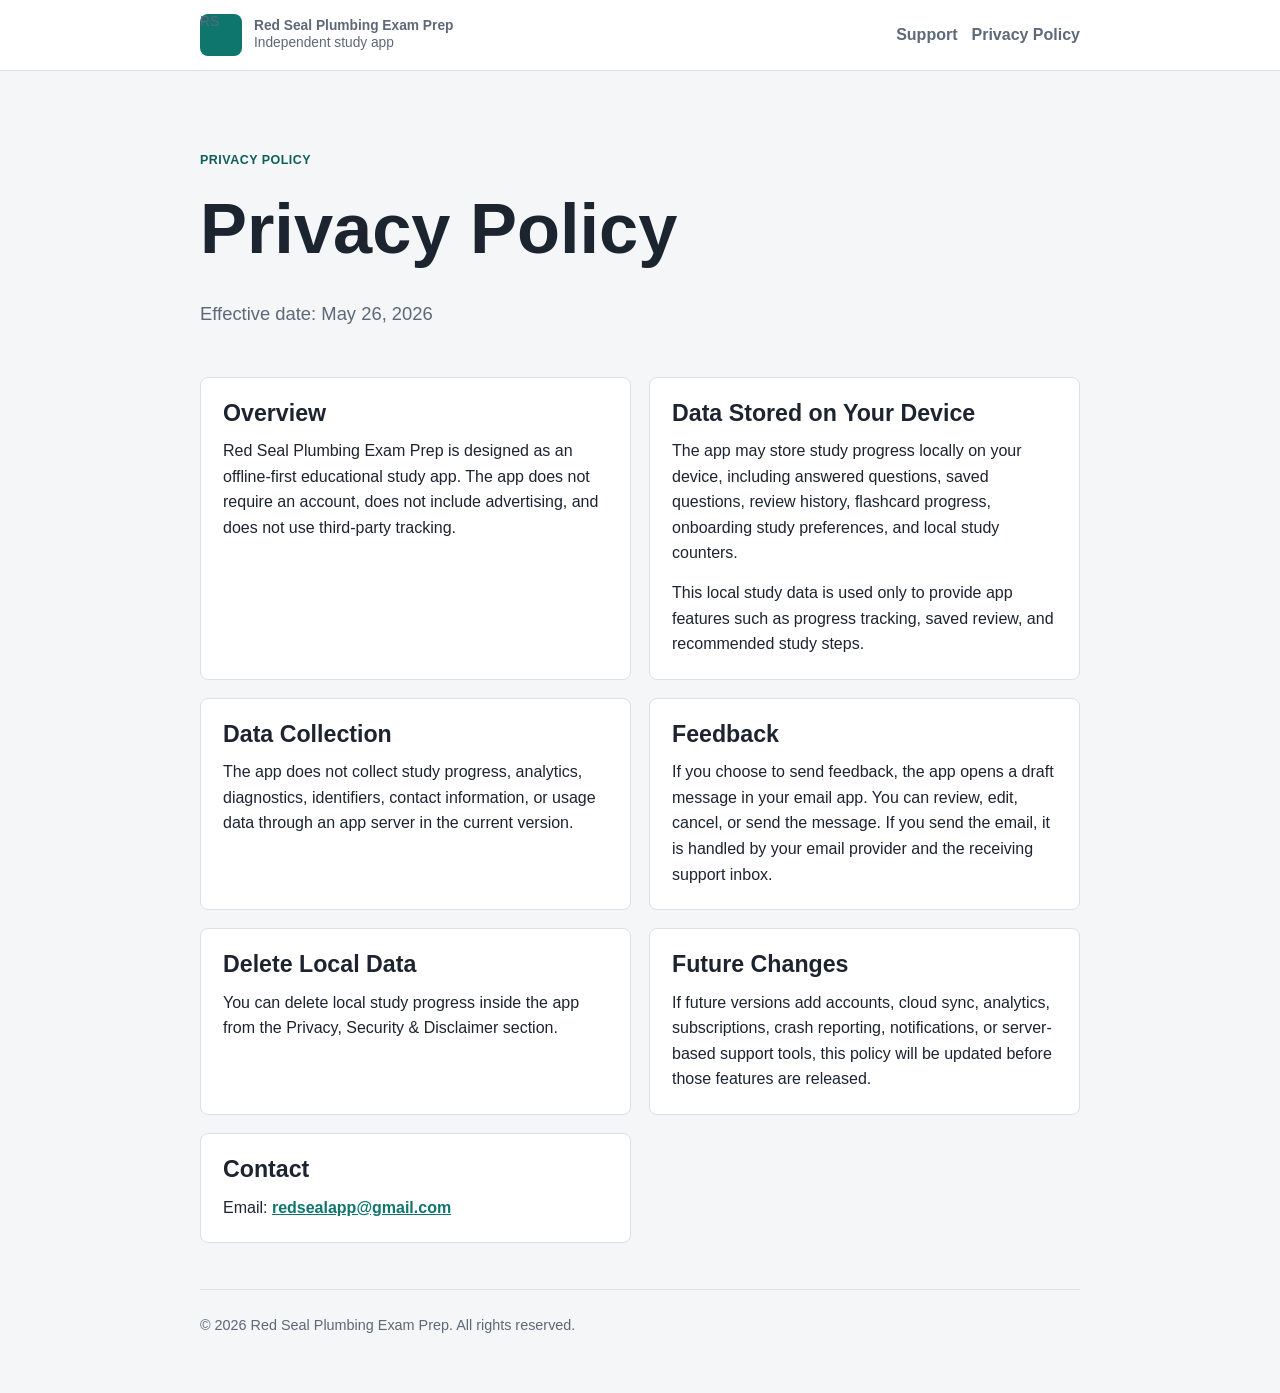
==== privacy-policy.html @ f1ca6072 "Add public support and privacy site" ====
<!doctype html>
<html lang="en">
  <head>
    <meta charset="utf-8">
    <meta name="viewport" content="width=device-width, initial-scale=1">
    <meta name="description" content="Privacy policy for Red Seal Plumbing Exam Prep.">
    <title>Privacy Policy | Red Seal Plumbing Exam Prep</title>
    <link rel="stylesheet" href="styles.css">
  </head>
  <body>
    <header class="site-header">
      <div class="header-inner">
        <a class="brand" href="index.html">
          <span class="brand-mark">RS</span>
          <span>
            <strong>Red Seal Plumbing Exam Prep</strong>
            <span>Independent study app</span>
          </span>
        </a>
        <nav class="nav" aria-label="Site navigation">
          <a href="support.html">Support</a>
          <a href="privacy-policy.html">Privacy Policy</a>
        </nav>
      </div>
    </header>

    <main>
      <section class="hero">
        <p class="eyebrow">Privacy Policy</p>
        <h1>Privacy Policy</h1>
        <p class="lead">Effective date: May 26, 2026</p>
      </section>

      <section class="grid">
        <article class="panel">
          <h2>Overview</h2>
          <p>Red Seal Plumbing Exam Prep is designed as an offline-first educational study app. The app does not require an account, does not include advertising, and does not use third-party tracking.</p>
        </article>

        <article class="panel">
          <h2>Data Stored on Your Device</h2>
          <p>The app may store study progress locally on your device, including answered questions, saved questions, review history, flashcard progress, onboarding study preferences, and local study counters.</p>
          <p>This local study data is used only to provide app features such as progress tracking, saved review, and recommended study steps.</p>
        </article>

        <article class="panel">
          <h2>Data Collection</h2>
          <p>The app does not collect study progress, analytics, diagnostics, identifiers, contact information, or usage data through an app server in the current version.</p>
        </article>

        <article class="panel">
          <h2>Feedback</h2>
          <p>If you choose to send feedback, the app opens a draft message in your email app. You can review, edit, cancel, or send the message. If you send the email, it is handled by your email provider and the receiving support inbox.</p>
        </article>

        <article class="panel">
          <h2>Delete Local Data</h2>
          <p>You can delete local study progress inside the app from the Privacy, Security & Disclaimer section.</p>
        </article>

        <article class="panel">
          <h2>Future Changes</h2>
          <p>If future versions add accounts, cloud sync, analytics, subscriptions, crash reporting, notifications, or server-based support tools, this policy will be updated before those features are released.</p>
        </article>

        <article class="panel">
          <h2>Contact</h2>
          <p>Email: <a href="mailto:redsealapp@gmail.com">redsealapp@gmail.com</a></p>
        </article>
      </section>
    </main>

    <footer class="site-footer">
      <p>© 2026 Red Seal Plumbing Exam Prep. All rights reserved.</p>
    </footer>
  </body>
</html>
---- styles.css ----
:root {
  color-scheme: light;
  --ink: #1c2430;
  --muted: #5d6878;
  --line: #d9e0e8;
  --panel: #ffffff;
  --bg: #f4f6f8;
  --accent: #0f766e;
  --accent-dark: #115e59;
}

* {
  box-sizing: border-box;
}

body {
  margin: 0;
  font-family: -apple-system, BlinkMacSystemFont, "Segoe UI", sans-serif;
  line-height: 1.6;
  color: var(--ink);
  background: var(--bg);
}

a {
  color: var(--accent);
  font-weight: 700;
}

.site-header {
  border-bottom: 1px solid var(--line);
  background: #ffffff;
}

.header-inner,
main,
.site-footer {
  width: min(880px, calc(100% - 40px));
  margin: 0 auto;
}

.header-inner {
  min-height: 70px;
  display: flex;
  align-items: center;
  justify-content: space-between;
  gap: 18px;
}

.brand {
  display: flex;
  align-items: center;
  gap: 12px;
  color: var(--ink);
  text-decoration: none;
}

.brand-mark {
  width: 42px;
  height: 42px;
  border-radius: 8px;
  display: grid;
  place-items: center;
  background: var(--accent);
  color: #ffffff;
  font-weight: 900;
}

.brand strong,
.brand span {
  display: block;
  line-height: 1.2;
}

.brand span {
  color: var(--muted);
  font-size: 0.86rem;
  font-weight: 500;
}

.nav {
  display: flex;
  gap: 14px;
  flex-wrap: wrap;
}

.nav a {
  color: var(--muted);
  text-decoration: none;
}

main {
  padding: 46px 0;
}

.hero {
  display: grid;
  gap: 18px;
  padding: 34px 0;
}

.eyebrow {
  margin: 0;
  color: var(--accent-dark);
  font-size: 0.78rem;
  font-weight: 900;
  letter-spacing: 0.04em;
  text-transform: uppercase;
}

h1,
h2 {
  margin: 0 0 12px;
  line-height: 1.14;
}

h1 {
  max-width: 760px;
  font-size: clamp(2.25rem, 7vw, 4.4rem);
  letter-spacing: 0;
}

h2 {
  font-size: 1.45rem;
}

p {
  margin: 0 0 14px;
}

.lead {
  max-width: 720px;
  color: var(--muted);
  font-size: 1.15rem;
}

.actions {
  display: flex;
  gap: 12px;
  flex-wrap: wrap;
}

.button {
  min-height: 44px;
  display: inline-flex;
  align-items: center;
  justify-content: center;
  border-radius: 8px;
  padding: 0 16px;
  background: var(--accent);
  color: #ffffff;
  text-decoration: none;
  font-weight: 800;
}

.button.secondary {
  background: #e2e8f0;
  color: var(--ink);
}

.grid {
  display: grid;
  grid-template-columns: repeat(2, minmax(0, 1fr));
  gap: 18px;
}

.panel {
  background: var(--panel);
  border: 1px solid var(--line);
  border-radius: 8px;
  padding: 22px;
}

.panel p:last-child,
.panel ul:last-child {
  margin-bottom: 0;
}

ul {
  margin: 0 0 14px;
  padding-left: 22px;
}

.site-footer {
  border-top: 1px solid var(--line);
  padding: 24px 0 42px;
  color: var(--muted);
  font-size: 0.9rem;
}

@media (max-width: 700px) {
  .header-inner {
    align-items: flex-start;
    flex-direction: column;
    padding: 16px 0;
  }

  .grid {
    grid-template-columns: 1fr;
  }
}
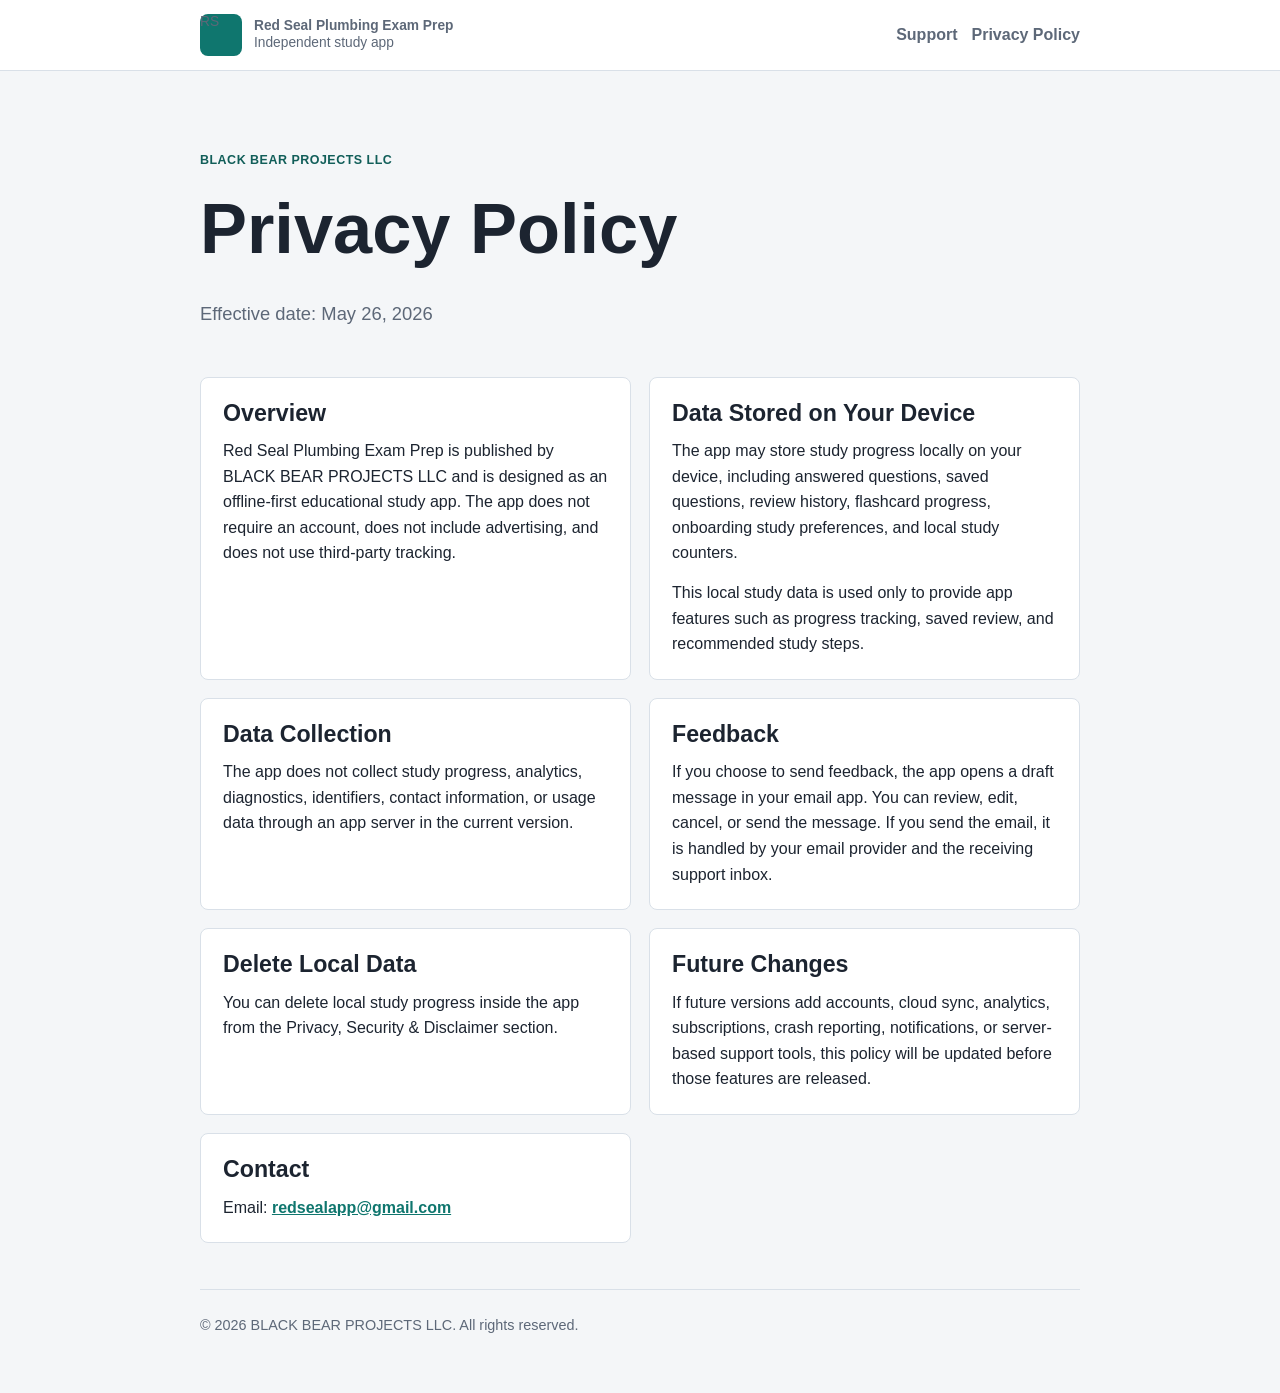
==== commit 1f17f607: "Identify company in privacy policy" ====
--- a/privacy-policy.html
+++ b/privacy-policy.html
@@ -3,7 +3,7 @@
   <head>
     <meta charset="utf-8">
     <meta name="viewport" content="width=device-width, initial-scale=1">
-    <meta name="description" content="Privacy policy for Red Seal Plumbing Exam Prep.">
+    <meta name="description" content="Privacy policy for Red Seal Plumbing Exam Prep by BLACK BEAR PROJECTS LLC.">
     <title>Privacy Policy | Red Seal Plumbing Exam Prep</title>
     <link rel="stylesheet" href="styles.css">
   </head>
@@ -26,7 +26,7 @@
 
     <main>
       <section class="hero">
-        <p class="eyebrow">Privacy Policy</p>
+        <p class="eyebrow">BLACK BEAR PROJECTS LLC</p>
         <h1>Privacy Policy</h1>
         <p class="lead">Effective date: May 26, 2026</p>
       </section>
@@ -34,7 +34,7 @@
       <section class="grid">
         <article class="panel">
           <h2>Overview</h2>
-          <p>Red Seal Plumbing Exam Prep is designed as an offline-first educational study app. The app does not require an account, does not include advertising, and does not use third-party tracking.</p>
+          <p>Red Seal Plumbing Exam Prep is published by BLACK BEAR PROJECTS LLC and is designed as an offline-first educational study app. The app does not require an account, does not include advertising, and does not use third-party tracking.</p>
         </article>
 
         <article class="panel">
@@ -71,7 +71,7 @@
     </main>
 
     <footer class="site-footer">
-      <p>© 2026 Red Seal Plumbing Exam Prep. All rights reserved.</p>
+      <p>© 2026 BLACK BEAR PROJECTS LLC. All rights reserved.</p>
     </footer>
   </body>
 </html>
